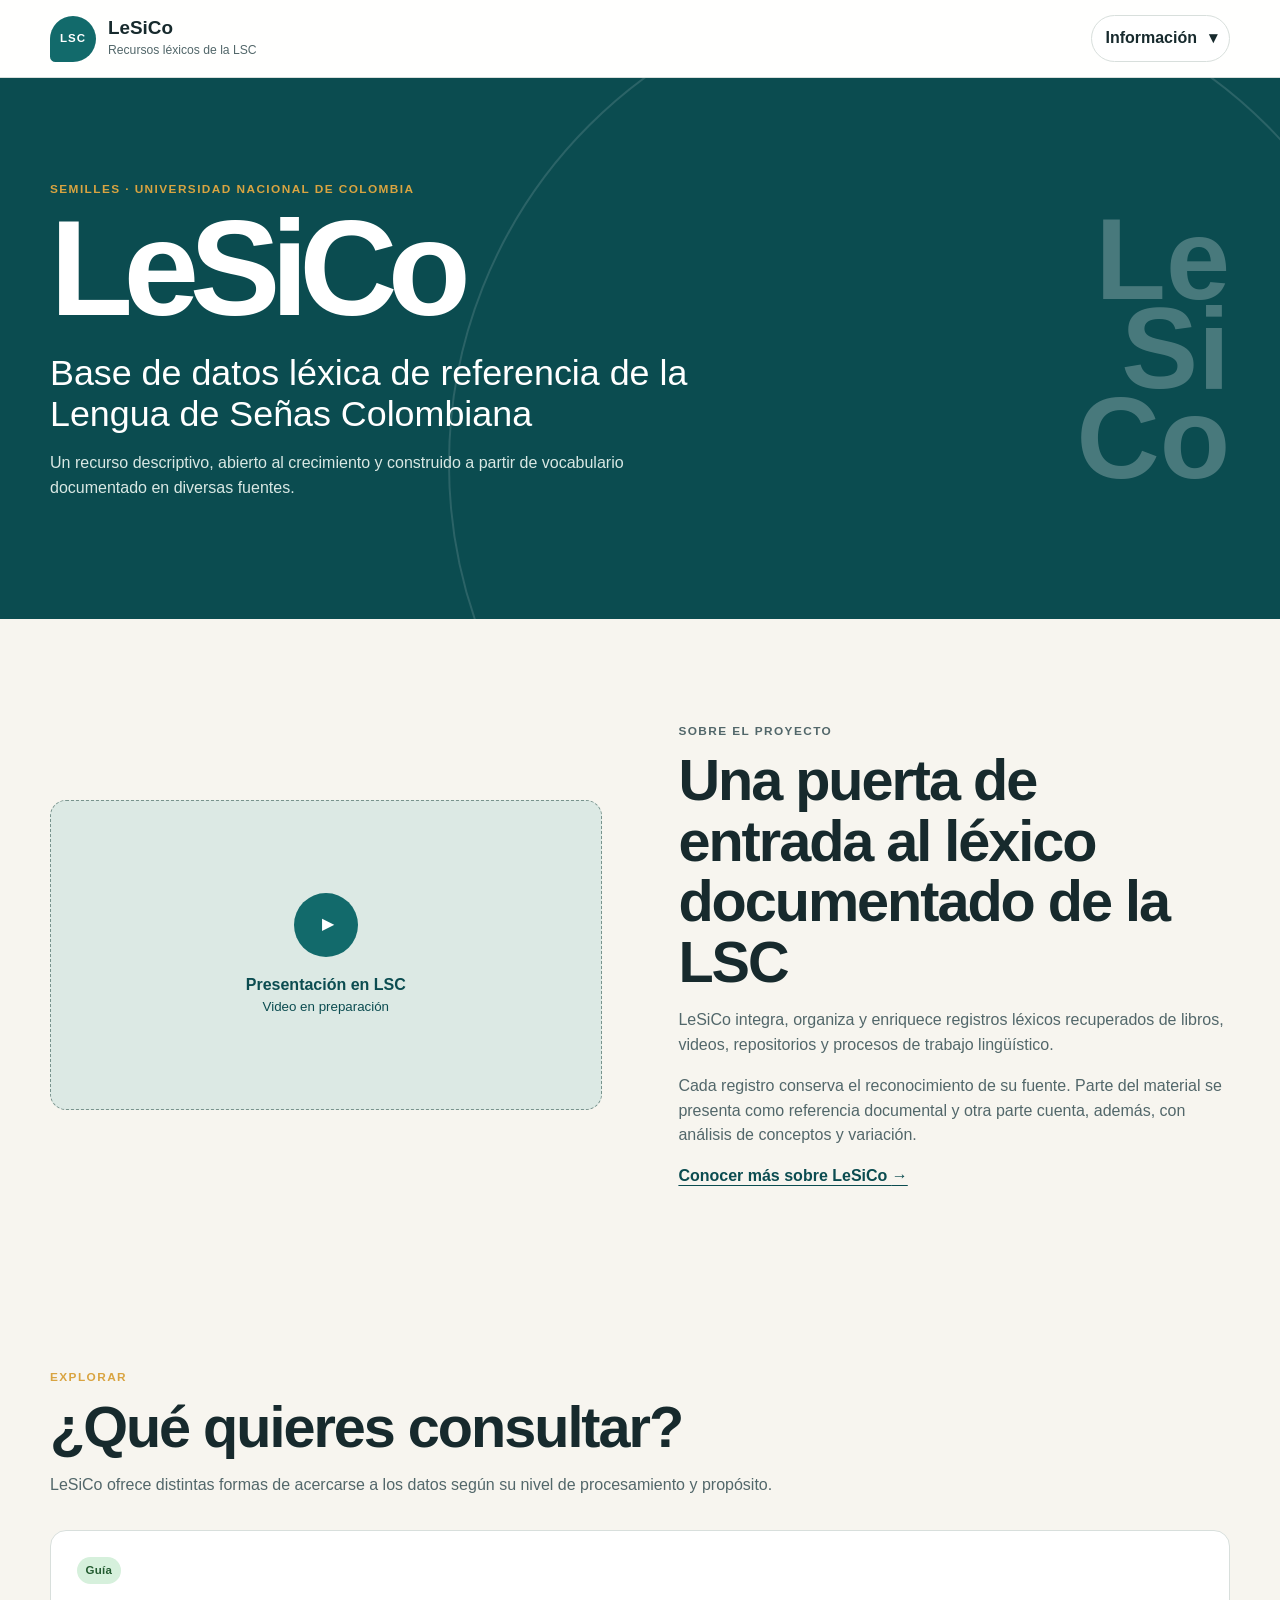
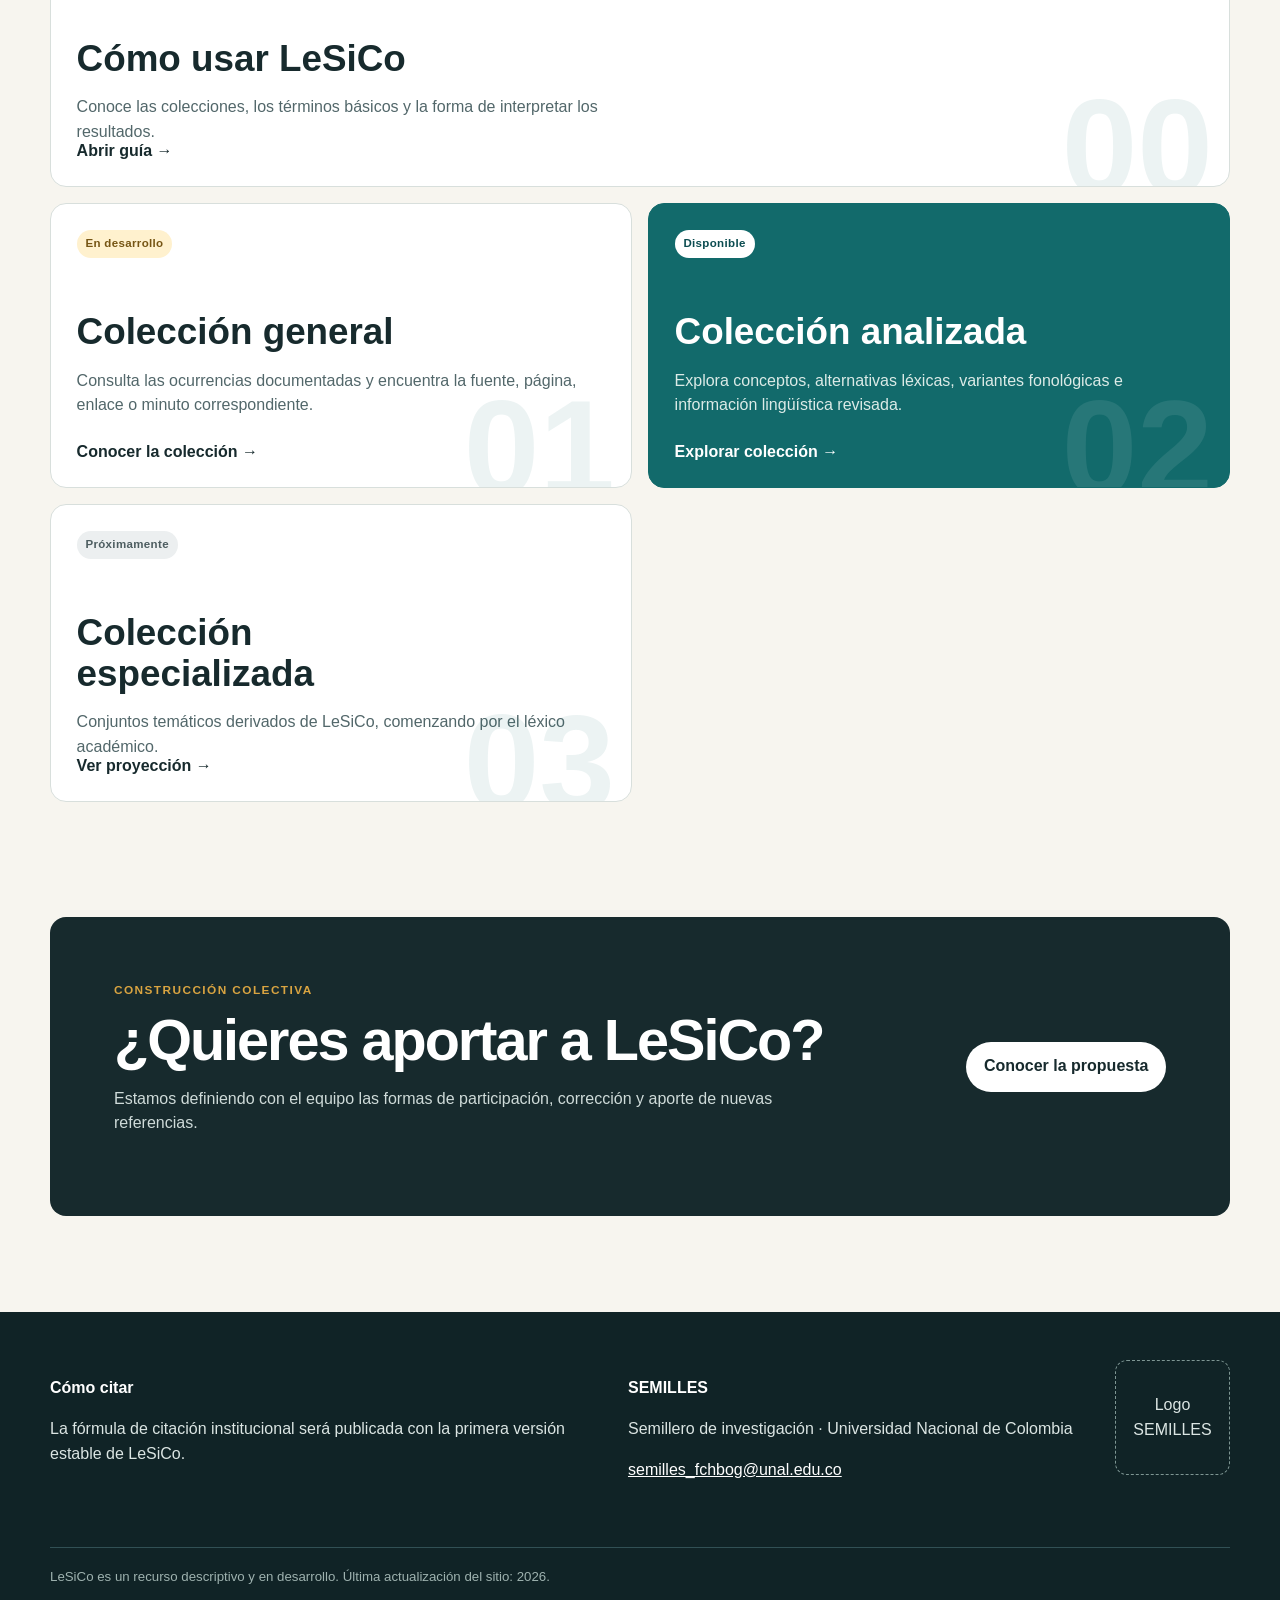
==== index.html @ 9646db17 "Construir portal inicial de LeSiCo" ====
<!doctype html>
<html lang="es">
<head>
  <meta charset="utf-8">
  <meta name="viewport" content="width=device-width, initial-scale=1">
  <meta name="description" content="LeSiCo reúne y organiza vocabulario documentado de la Lengua de Señas Colombiana, con reconocimiento de sus fuentes.">
  <title>LeSiCo | Recursos léxicos de la LSC</title>
  <link rel="stylesheet" href="assets/css/site.css">
  <script src="assets/js/site.js" defer></script>
</head>
<body>
  <a class="skip-link" href="#contenido">Saltar al contenido principal</a>

  <header class="site-header">
    <a class="brand" href="./" aria-label="Ir al inicio de LeSiCo">
      <span class="brand-mark" aria-hidden="true">LSC</span>
      <span><strong>LeSiCo</strong><small>Recursos léxicos de la LSC</small></span>
    </a>

    <details class="info-menu">
      <summary>Información</summary>
      <nav aria-label="Información del proyecto">
        <a href="acerca/">Acerca de LeSiCo</a>
        <a href="sistematizacion/">Sistematización en LeSiCo</a>
        <a href="reconocimiento-contacto/">Reconocimiento y contacto</a>
      </nav>
    </details>
  </header>

  <main id="contenido">
    <section class="hero" aria-labelledby="titulo-principal">
      <div class="hero-copy">
        <p class="eyebrow">SEMILLES · Universidad Nacional de Colombia</p>
        <h1 id="titulo-principal">LeSiCo</h1>
        <p class="hero-lead">Base de datos léxica de referencia de la Lengua de Señas Colombiana</p>
        <p>Un recurso descriptivo, abierto al crecimiento y construido a partir de vocabulario documentado en diversas fuentes.</p>
      </div>
      <div class="hero-pattern" aria-hidden="true"><span>Le</span><span>Si</span><span>Co</span></div>
    </section>

    <section class="presentation section-shell" aria-labelledby="presentacion-titulo">
      <div class="video-placeholder" role="img" aria-label="Espacio reservado para el video de presentación de LeSiCo en Lengua de Señas Colombiana">
        <span class="play-symbol" aria-hidden="true">▶</span>
        <strong>Presentación en LSC</strong>
        <small>Video en preparación</small>
      </div>
      <div class="prose">
        <p class="eyebrow">Sobre el proyecto</p>
        <h2 id="presentacion-titulo">Una puerta de entrada al léxico documentado de la LSC</h2>
        <p>LeSiCo integra, organiza y enriquece registros léxicos recuperados de libros, videos, repositorios y procesos de trabajo lingüístico.</p>
        <p>Cada registro conserva el reconocimiento de su fuente. Parte del material se presenta como referencia documental y otra parte cuenta, además, con análisis de conceptos y variación.</p>
        <a class="text-link" href="acerca/">Conocer más sobre LeSiCo <span aria-hidden="true">→</span></a>
      </div>
    </section>

    <section class="section-shell collection-section" aria-labelledby="colecciones-titulo">
      <div class="section-heading">
        <p class="eyebrow">Explorar</p>
        <h2 id="colecciones-titulo">¿Qué quieres consultar?</h2>
        <p>LeSiCo ofrece distintas formas de acercarse a los datos según su nivel de procesamiento y propósito.</p>
      </div>

      <div class="card-grid">
        <a class="portal-card guide-card" href="como-usar/">
          <span class="card-number" aria-hidden="true">00</span>
          <span class="status status-available">Guía</span>
          <h3>Cómo usar LeSiCo</h3>
          <p>Conoce las colecciones, los términos básicos y la forma de interpretar los resultados.</p>
          <span class="card-action">Abrir guía <span aria-hidden="true">→</span></span>
        </a>

        <a class="portal-card" href="colecciones/general/">
          <span class="card-number" aria-hidden="true">01</span>
          <span class="status status-building">En desarrollo</span>
          <h3>Colección general</h3>
          <p>Consulta las ocurrencias documentadas y encuentra la fuente, página, enlace o minuto correspondiente.</p>
          <span class="card-action">Conocer la colección <span aria-hidden="true">→</span></span>
        </a>

        <a class="portal-card featured" href="colecciones/analizada/">
          <span class="card-number" aria-hidden="true">02</span>
          <span class="status status-available">Disponible</span>
          <h3>Colección analizada</h3>
          <p>Explora conceptos, alternativas léxicas, variantes fonológicas e información lingüística revisada.</p>
          <span class="card-action">Explorar colección <span aria-hidden="true">→</span></span>
        </a>

        <a class="portal-card" href="colecciones/especializada/">
          <span class="card-number" aria-hidden="true">03</span>
          <span class="status status-soon">Próximamente</span>
          <h3>Colección especializada</h3>
          <p>Conjuntos temáticos derivados de LeSiCo, comenzando por el léxico académico.</p>
          <span class="card-action">Ver proyección <span aria-hidden="true">→</span></span>
        </a>
      </div>
    </section>

    <section class="contribute section-shell" aria-labelledby="aportar-titulo">
      <div>
        <p class="eyebrow">Construcción colectiva</p>
        <h2 id="aportar-titulo">¿Quieres aportar a LeSiCo?</h2>
        <p>Estamos definiendo con el equipo las formas de participación, corrección y aporte de nuevas referencias.</p>
      </div>
      <a class="button button-light" href="aportar/">Conocer la propuesta</a>
    </section>
  </main>

  <footer class="site-footer">
    <div>
      <p class="footer-title">Cómo citar</p>
      <p>La fórmula de citación institucional será publicada con la primera versión estable de LeSiCo.</p>
    </div>
    <div>
      <p class="footer-title">SEMILLES</p>
      <p>Semillero de investigación · Universidad Nacional de Colombia</p>
      <p><a href="mailto:semilles_fchbog@unal.edu.co">semilles_fchbog@unal.edu.co</a></p>
    </div>
    <div class="footer-mark" aria-label="Espacio reservado para el logo de SEMILLES">Logo<br>SEMILLES</div>
    <p class="footer-bottom">LeSiCo es un recurso descriptivo y en desarrollo. Última actualización del sitio: <span data-current-year></span>.</p>
  </footer>
</body>
</html>
---- assets/css/site.css ----
:root {
  --ink: #172a2d;
  --muted: #52676a;
  --paper: #f7f5ef;
  --surface: #ffffff;
  --brand: #126a6b;
  --brand-dark: #0b4c50;
  --accent: #d9a441;
  --line: #d8dfdc;
  --soft: #e6f0ed;
  --radius: 1rem;
  --shadow: 0 16px 45px rgba(23, 42, 45, 0.1);
  font-family: "Segoe UI", Arial, Helvetica, sans-serif;
  color: var(--ink);
  background: var(--paper);
  line-height: 1.55;
}

* { box-sizing: border-box; }
html { scroll-behavior: smooth; }
body { margin: 0; }
a { color: inherit; }
img, iframe { max-width: 100%; }
:focus-visible { outline: 3px solid var(--accent); outline-offset: 3px; }

.skip-link {
  position: fixed;
  z-index: 100;
  top: 0.75rem;
  left: 0.75rem;
  padding: 0.65rem 0.9rem;
  background: var(--ink);
  color: white;
  transform: translateY(-180%);
}
.skip-link:focus { transform: none; }

.site-header {
  position: relative;
  z-index: 20;
  display: flex;
  justify-content: space-between;
  align-items: center;
  gap: 1rem;
  min-height: 78px;
  padding: 0.8rem max(1.25rem, calc((100vw - 1180px) / 2));
  background: rgba(255, 255, 255, 0.96);
  border-bottom: 1px solid var(--line);
}

.brand { display: inline-flex; align-items: center; gap: 0.75rem; text-decoration: none; }
.brand-mark {
  display: grid;
  place-items: center;
  width: 46px;
  aspect-ratio: 1;
  border-radius: 50% 50% 50% 12%;
  background: var(--brand);
  color: white;
  font-size: 0.72rem;
  font-weight: 800;
  letter-spacing: 0.08em;
}
.brand strong, .brand small { display: block; }
.brand strong { font-size: 1.18rem; line-height: 1.1; }
.brand small { margin-top: 0.15rem; color: var(--muted); font-size: 0.76rem; }

.info-menu { position: relative; }
.info-menu summary {
  padding: 0.62rem 2rem 0.62rem 0.85rem;
  border: 1px solid var(--line);
  border-radius: 999px;
  background: var(--surface);
  cursor: pointer;
  font-weight: 700;
  list-style: none;
}
.info-menu summary::-webkit-details-marker { display: none; }
.info-menu summary::after { content: "▾"; position: absolute; right: 0.8rem; }
.info-menu[open] summary::after { transform: rotate(180deg); }
.info-menu nav {
  position: absolute;
  right: 0;
  top: calc(100% + 0.5rem);
  display: grid;
  min-width: 285px;
  padding: 0.5rem;
  background: var(--surface);
  border: 1px solid var(--line);
  border-radius: 0.8rem;
  box-shadow: var(--shadow);
}
.info-menu nav a { padding: 0.72rem 0.8rem; border-radius: 0.5rem; text-decoration: none; }
.info-menu nav a:hover { background: var(--soft); }

.hero {
  position: relative;
  display: grid;
  grid-template-columns: minmax(0, 1.35fr) minmax(260px, 0.65fr);
  min-height: 430px;
  padding: clamp(3.5rem, 8vw, 7.5rem) max(1.25rem, calc((100vw - 1180px) / 2));
  overflow: hidden;
  background: var(--brand-dark);
  color: white;
}
.hero::after {
  content: "";
  position: absolute;
  inset: auto -10% -60% 35%;
  aspect-ratio: 1;
  border: 2px solid rgba(255, 255, 255, 0.13);
  border-radius: 50%;
}
.hero-copy { position: relative; z-index: 1; max-width: 760px; }
.hero h1 { margin: 0; font-size: clamp(4.2rem, 11vw, 8.5rem); line-height: 0.88; letter-spacing: -0.07em; }
.hero-lead { max-width: 690px; margin: 1.5rem 0 0.6rem; font-size: clamp(1.35rem, 2.8vw, 2.25rem); line-height: 1.15; }
.hero-copy > p:last-child { max-width: 650px; color: #d9e8e4; }
.eyebrow { margin: 0 0 0.65rem; color: var(--accent); font-size: 0.74rem; font-weight: 800; letter-spacing: 0.12em; text-transform: uppercase; }
.hero-pattern { position: relative; z-index: 1; display: grid; align-content: center; justify-items: end; gap: 0.2rem; opacity: 0.25; font-size: clamp(4rem, 9vw, 7.5rem); font-weight: 800; line-height: 0.75; }

.section-shell { width: min(1180px, calc(100% - 2.5rem)); margin-inline: auto; }
.presentation { display: grid; grid-template-columns: minmax(0, 1fr) minmax(0, 1fr); gap: clamp(2rem, 6vw, 5rem); align-items: center; padding-block: clamp(4rem, 8vw, 7rem); }
.video-placeholder {
  display: grid;
  place-items: center;
  align-content: center;
  aspect-ratio: 16 / 9;
  padding: 2rem;
  background: #dce9e4;
  border: 1px dashed #78938d;
  border-radius: var(--radius);
  color: var(--brand-dark);
  text-align: center;
}
.video-placeholder strong, .video-placeholder small { display: block; }
.play-symbol { display: grid; place-items: center; width: 64px; aspect-ratio: 1; margin-bottom: 1rem; padding-left: 0.25rem; border-radius: 50%; background: var(--brand); color: white; }
.prose h2, .section-heading h2, .contribute h2, .page-hero h1 { margin: 0; font-size: clamp(2rem, 4.5vw, 3.6rem); line-height: 1.05; letter-spacing: -0.035em; }
.prose p { color: var(--muted); }
.text-link { display: inline-block; color: var(--brand-dark); font-weight: 750; text-underline-offset: 0.25em; }

.collection-section { padding-block: clamp(2rem, 6vw, 5rem) clamp(5rem, 9vw, 8rem); }
.section-heading { max-width: 760px; margin-bottom: 2rem; }
.section-heading > p:last-child { color: var(--muted); }
.card-grid { display: grid; grid-template-columns: repeat(2, minmax(0, 1fr)); gap: 1rem; }
.portal-card {
  position: relative;
  min-height: 285px;
  padding: 1.6rem;
  overflow: hidden;
  background: var(--surface);
  border: 1px solid var(--line);
  border-radius: var(--radius);
  text-decoration: none;
  transition: transform 160ms ease, box-shadow 160ms ease, border-color 160ms ease;
}
.portal-card:hover { transform: translateY(-3px); border-color: var(--brand); box-shadow: var(--shadow); }
.portal-card.featured { background: var(--brand); color: white; border-color: var(--brand); }
.portal-card.guide-card { min-height: 230px; grid-column: 1 / -1; }
.portal-card h3 { max-width: 78%; margin: 3.4rem 0 0.55rem; font-size: clamp(1.5rem, 3vw, 2.3rem); line-height: 1.1; }
.portal-card p { max-width: 560px; color: var(--muted); }
.portal-card.featured p { color: #dcebe7; }
.card-number { position: absolute; right: 1rem; bottom: -1.8rem; color: rgba(18, 106, 107, 0.08); font-size: 8.5rem; font-weight: 800; line-height: 1; }
.featured .card-number { color: rgba(255, 255, 255, 0.09); }
.status { display: inline-block; padding: 0.3rem 0.55rem; border-radius: 999px; font-size: 0.72rem; font-weight: 800; letter-spacing: 0.03em; }
.status-available { background: #d6f0dc; color: #235b30; }
.featured .status-available { background: white; color: var(--brand-dark); }
.status-building { background: #fff1ce; color: #765514; }
.status-soon { background: #eceff0; color: #4d5d60; }
.card-action { position: absolute; left: 1.6rem; bottom: 1.4rem; font-weight: 750; }

.contribute { display: flex; justify-content: space-between; align-items: center; gap: 2rem; margin-bottom: 6rem; padding: clamp(2rem, 5vw, 4rem); background: var(--ink); border-radius: var(--radius); color: white; }
.contribute p:not(.eyebrow) { max-width: 700px; color: #cfdbd9; }
.button { display: inline-flex; justify-content: center; padding: 0.78rem 1.1rem; border-radius: 999px; font-weight: 750; text-decoration: none; }
.button-light { background: white; color: var(--ink); }

.site-footer { display: grid; grid-template-columns: 1.2fr 1fr auto; gap: 2rem; padding: 3rem max(1.25rem, calc((100vw - 1180px) / 2)) 1.5rem; background: #102326; color: #dbe5e3; }
.site-footer a { color: white; }
.footer-title { color: white; font-weight: 800; }
.footer-mark { display: grid; place-items: center; width: 115px; aspect-ratio: 1; border: 1px dashed #7e9693; border-radius: 0.75rem; text-align: center; }
.footer-bottom { grid-column: 1 / -1; margin: 1rem 0 0; padding-top: 1.2rem; border-top: 1px solid #315054; color: #9eb2af; font-size: 0.83rem; }

.page-hero { padding: clamp(3.5rem, 8vw, 6rem) max(1.25rem, calc((100vw - 900px) / 2)); background: var(--brand-dark); color: white; }
.page-hero p:last-child { max-width: 720px; color: #d8e7e3; font-size: 1.1rem; }
.page-content { width: min(900px, calc(100% - 2.5rem)); margin: 0 auto; padding-block: 3.5rem 6rem; }
.page-content h2 { margin-top: 2.5rem; font-size: 1.7rem; }
.page-content p, .page-content li { color: var(--muted); }
.page-content .notice { padding: 1.2rem 1.4rem; background: var(--soft); border-left: 5px solid var(--brand); border-radius: 0 0.65rem 0.65rem 0; }
.page-actions { display: flex; flex-wrap: wrap; gap: 0.75rem; margin-top: 2rem; }
.button-primary { background: var(--brand); color: white; }
.button-outline { border: 1px solid var(--brand); color: var(--brand-dark); }

@media (max-width: 760px) {
  .site-header { align-items: flex-start; }
  .brand small { display: none; }
  .info-menu nav { position: fixed; top: 72px; right: 1rem; left: 1rem; min-width: 0; }
  .hero { grid-template-columns: 1fr; min-height: 0; }
  .hero-pattern { display: none; }
  .presentation, .card-grid { grid-template-columns: 1fr; }
  .portal-card.guide-card { grid-column: auto; }
  .contribute { align-items: flex-start; flex-direction: column; }
  .site-footer { grid-template-columns: 1fr; }
  .footer-bottom { grid-column: auto; }
}

@media (prefers-reduced-motion: reduce) {
  *, *::before, *::after { scroll-behavior: auto !important; transition: none !important; }
}
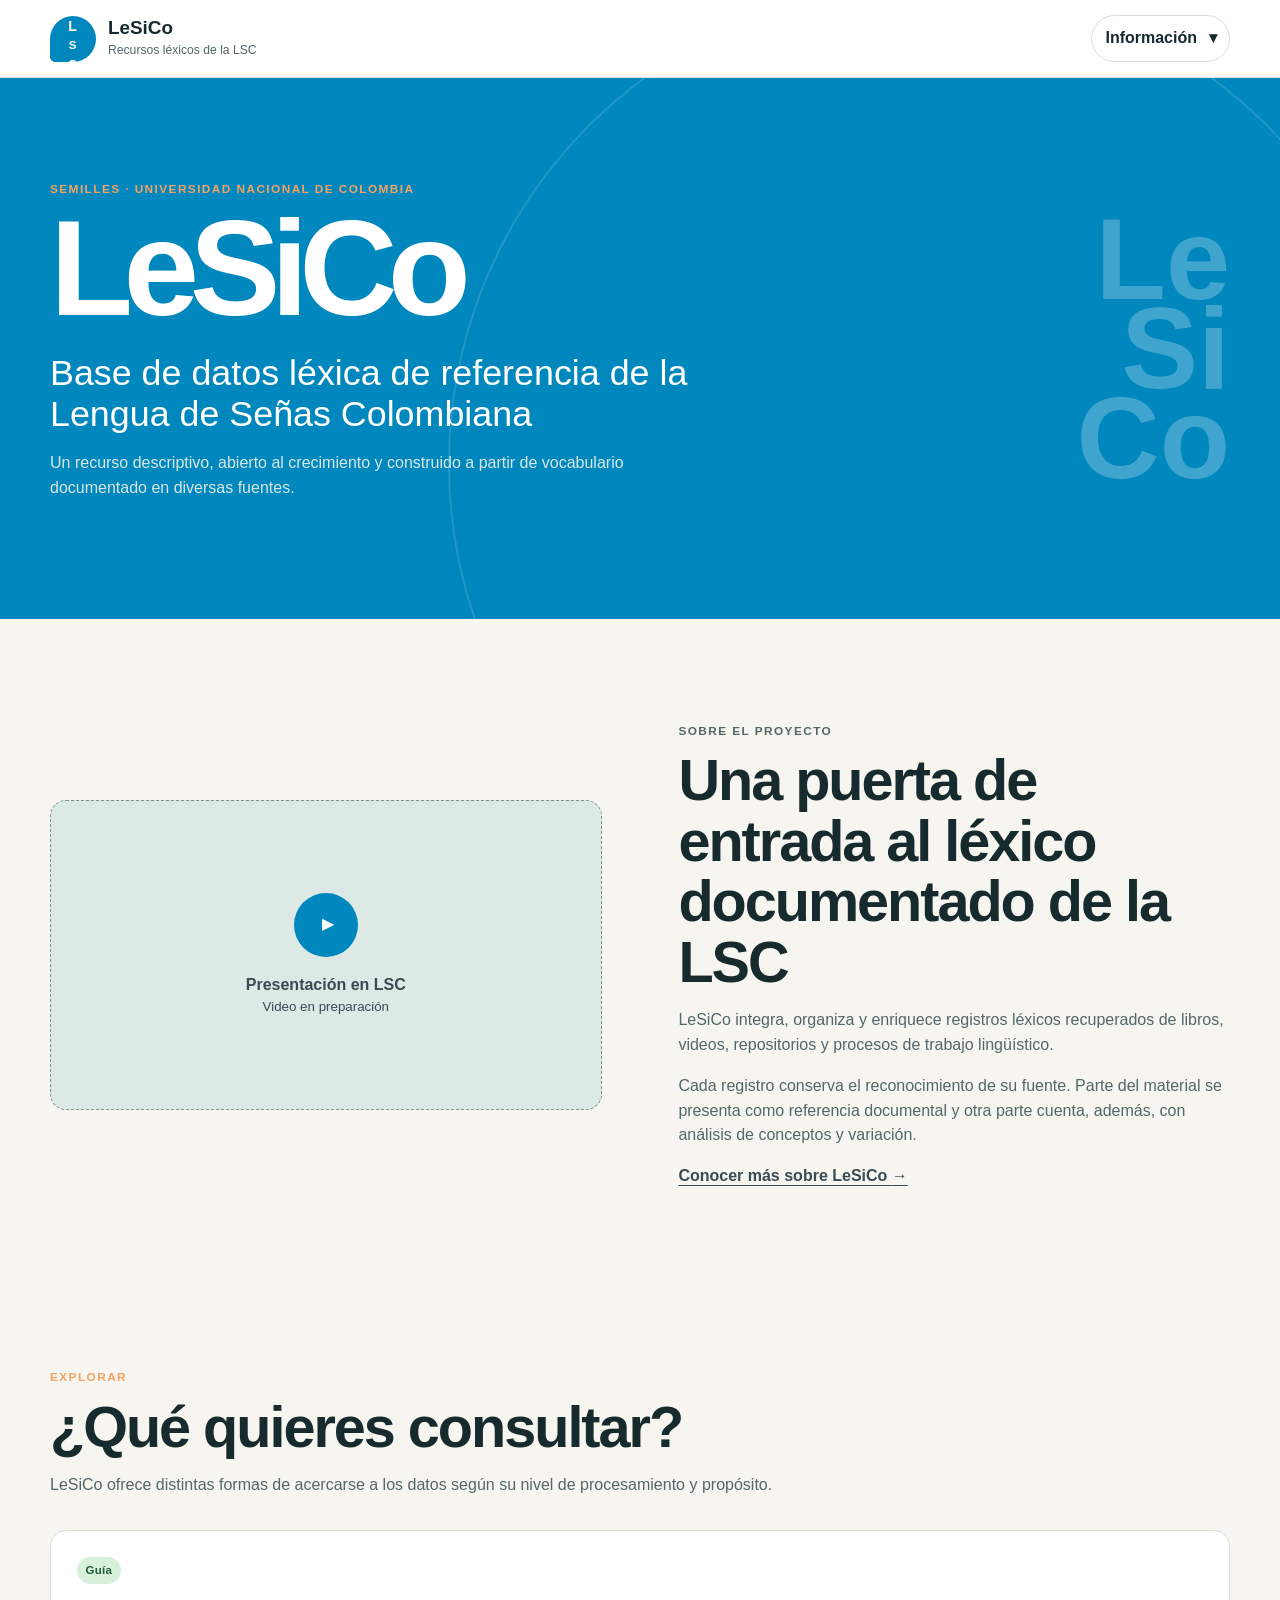
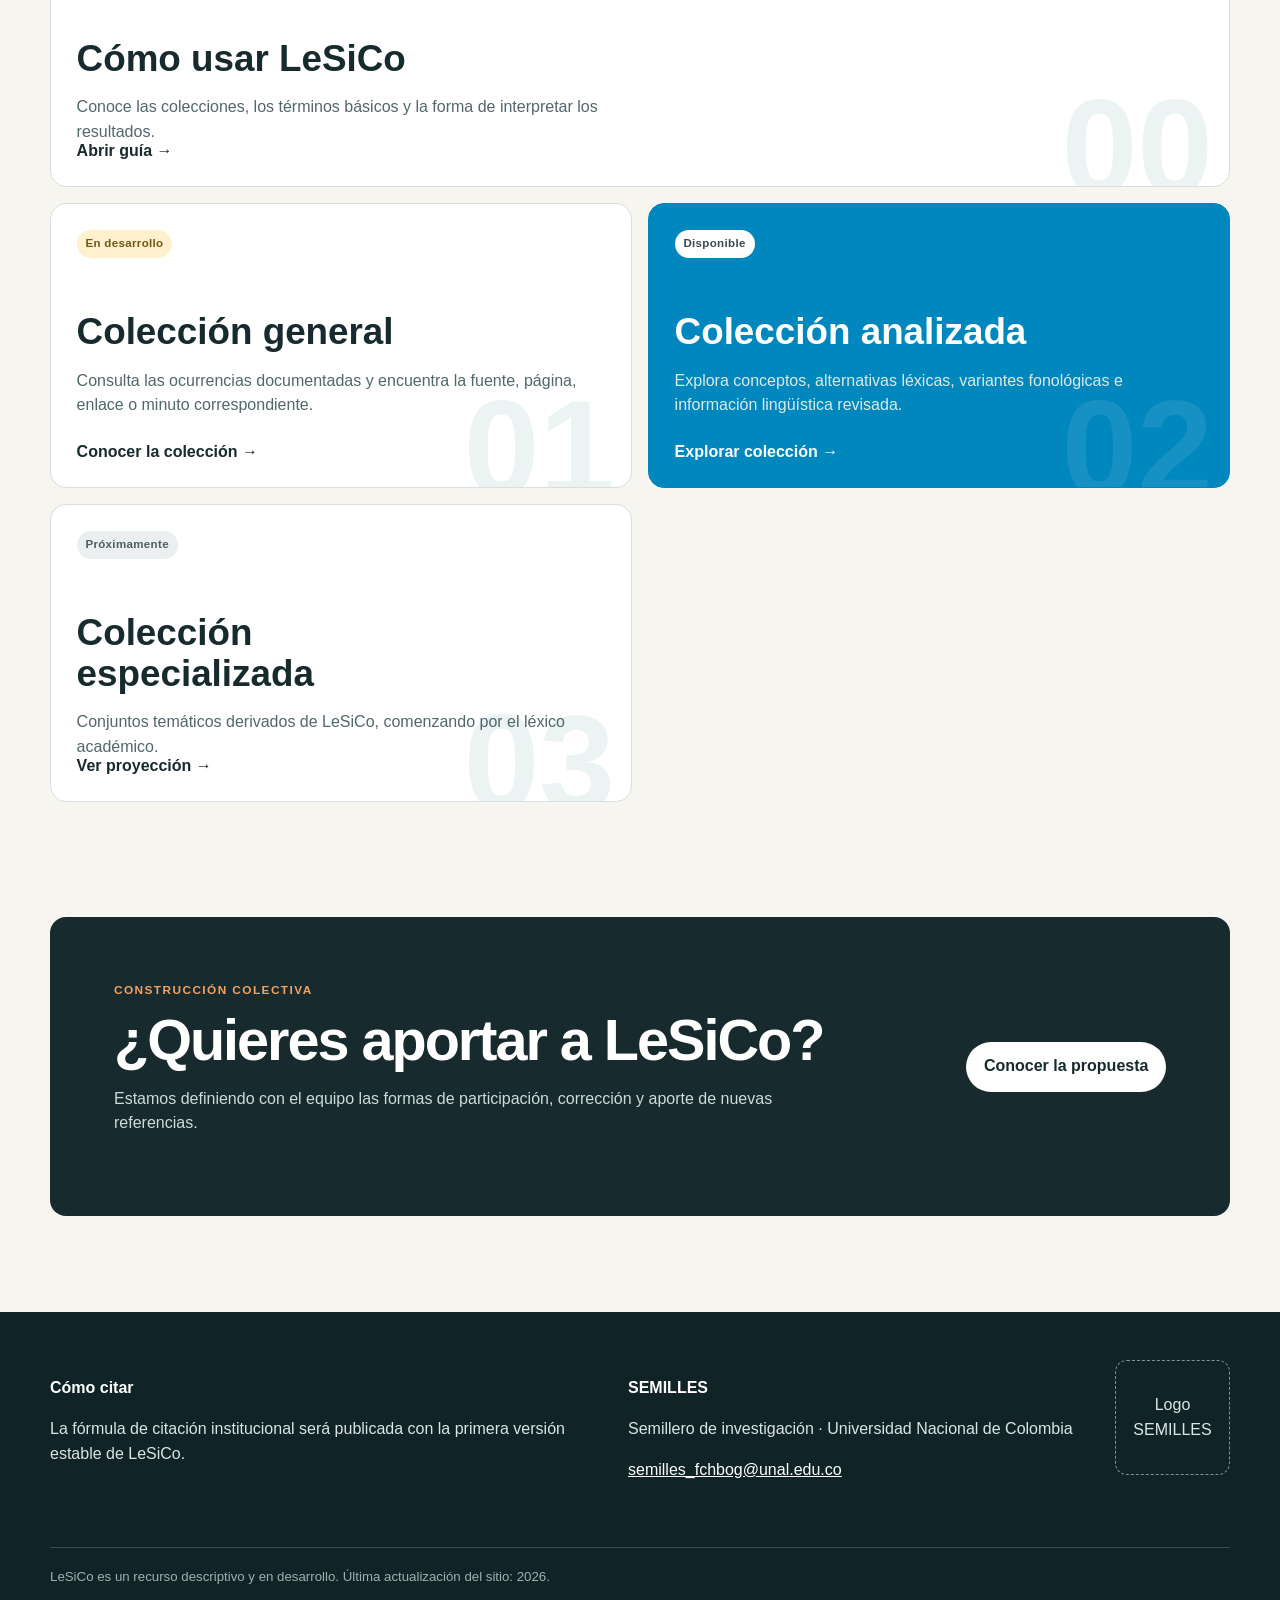
==== commit 84557b97: "feat: Esquema de colores brillante con L-S-C resaltadas - Hero con azul brillante #0087BE (en lugar " ====
--- a/index.html
+++ b/index.html
@@ -13,7 +13,7 @@
 
   <header class="site-header">
     <a class="brand" href="./" aria-label="Ir al inicio de LeSiCo">
-      <span class="brand-mark" aria-hidden="true">LSC</span>
+      <span class="brand-mark" aria-hidden="true"><span class="brand-mark-char-highlight">L</span><span>S</span><span class="brand-mark-char-highlight">C</span></span>
       <span><strong>LeSiCo</strong><small>Recursos léxicos de la LSC</small></span>
     </a>
 
--- a/assets/css/site.css
+++ b/assets/css/site.css
@@ -3,9 +3,9 @@
   --muted: #52676a;
   --paper: #f7f5ef;
   --surface: #ffffff;
-  --brand: #126a6b;
-  --brand-dark: #0b4c50;
-  --accent: #d9a441;
+  --brand: #0087be;
+  --brand-dark: #3a4a52;
+  --accent: #f4a261;
   --line: #d8dfdc;
   --soft: #e6f0ed;
   --radius: 1rem;
@@ -60,6 +60,7 @@
   font-size: 0.72rem;
   font-weight: 800;
   letter-spacing: 0.08em;
+  overflow: hidden;
 }
 .brand strong, .brand small { display: block; }
 .brand strong { font-size: 1.18rem; line-height: 1.1; }
@@ -100,7 +101,7 @@
   min-height: 430px;
   padding: clamp(3.5rem, 8vw, 7.5rem) max(1.25rem, calc((100vw - 1180px) / 2));
   overflow: hidden;
-  background: var(--brand-dark);
+  background: var(--brand);
   color: white;
 }
 .hero::after {
@@ -189,6 +190,11 @@
 .button-primary { background: var(--brand); color: white; }
 .button-outline { border: 1px solid var(--brand); color: var(--brand-dark); }
 
+.brand-mark-char-highlight {
+  font-size: 0.88rem;
+  font-weight: 900;
+}
+
 @media (max-width: 760px) {
   .site-header { align-items: flex-start; }
   .brand small { display: none; }
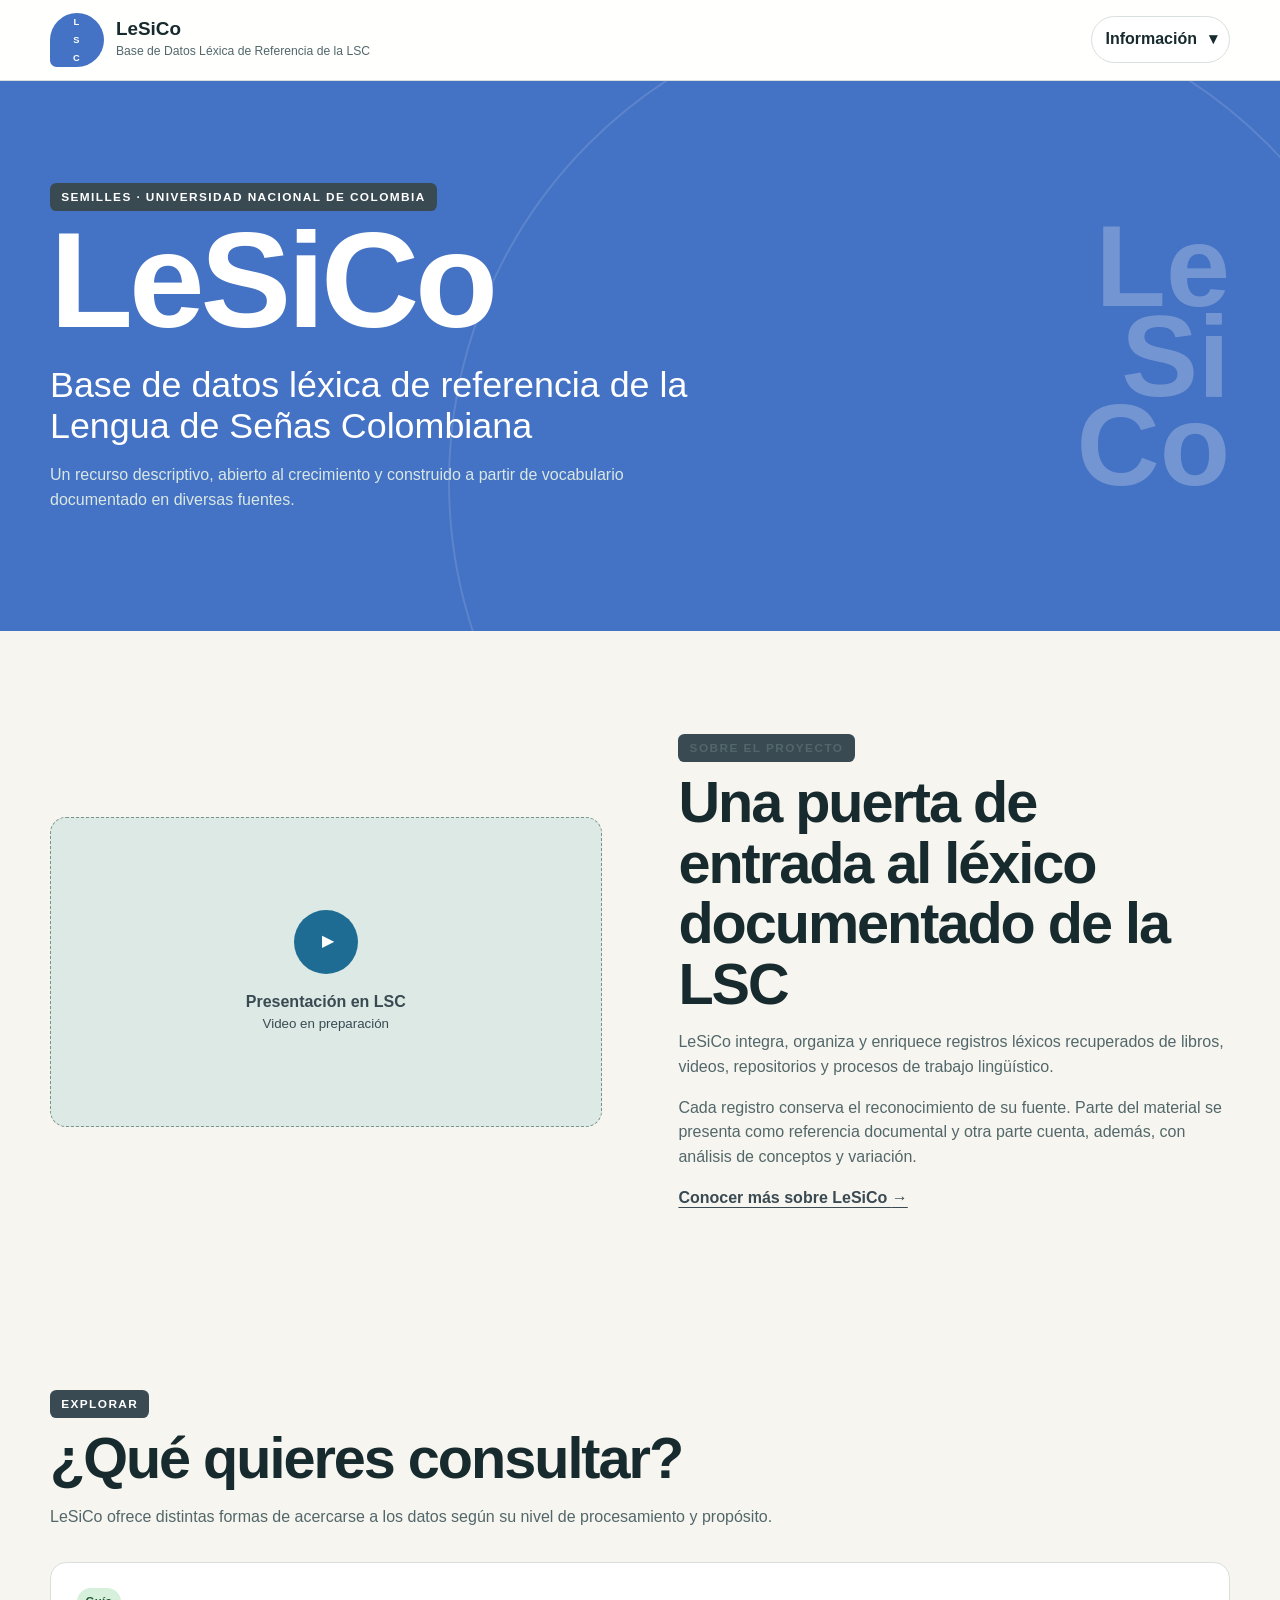
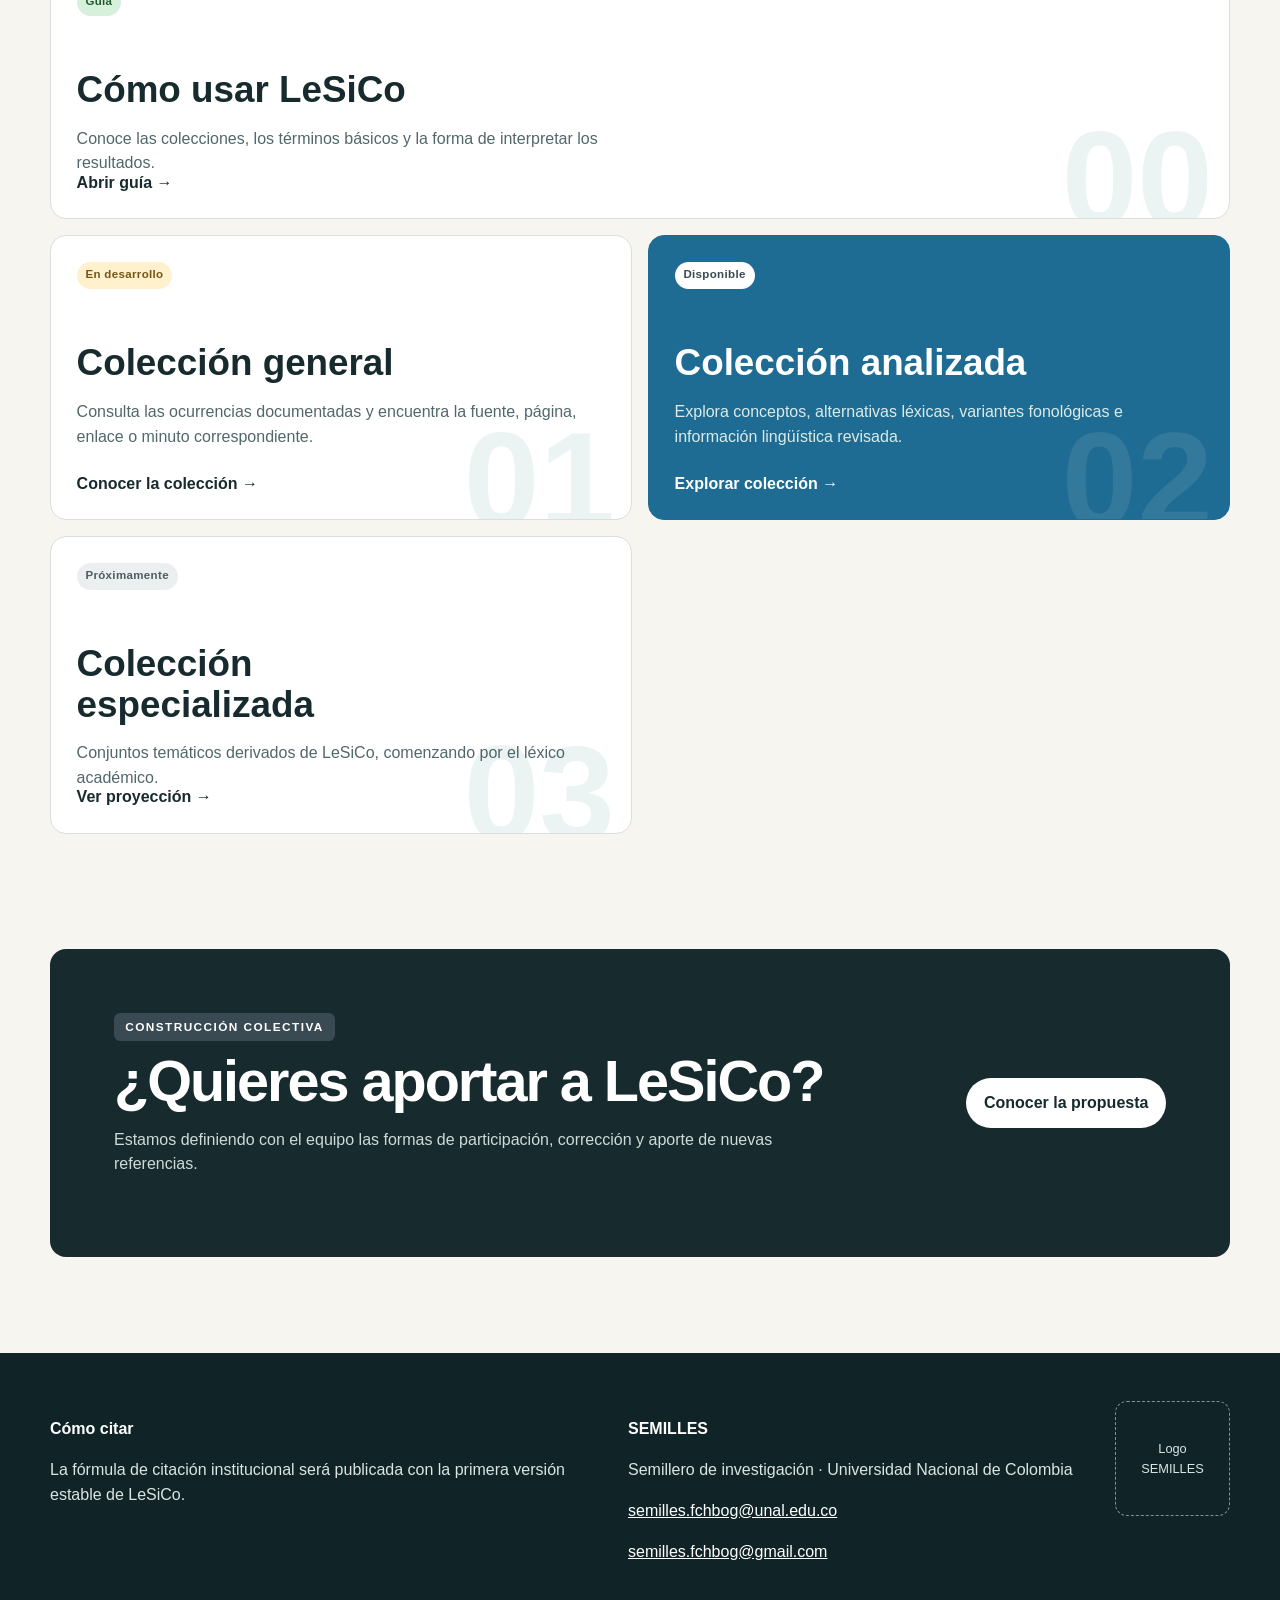
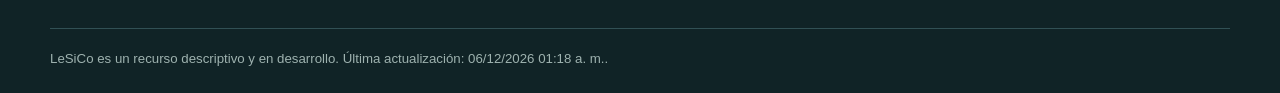
==== commit ae591dd4: "feat: actualizar paleta de colores y ui - hero: azul brillante #4472C4 - elementos secundarios: #1E6" ====
--- a/index.html
+++ b/index.html
@@ -14,7 +14,7 @@
   <header class="site-header">
     <a class="brand" href="./" aria-label="Ir al inicio de LeSiCo">
       <span class="brand-mark" aria-hidden="true"><span class="brand-mark-char-highlight">L</span><span>S</span><span class="brand-mark-char-highlight">C</span></span>
-      <span><strong>LeSiCo</strong><small>Recursos léxicos de la LSC</small></span>
+      <span><strong>LeSiCo</strong><small>Base de Datos Léxica de Referencia de la LSC</small></span>
     </a>
 
     <details class="info-menu">
@@ -113,10 +113,11 @@
     <div>
       <p class="footer-title">SEMILLES</p>
       <p>Semillero de investigación · Universidad Nacional de Colombia</p>
-      <p><a href="mailto:semilles_fchbog@unal.edu.co">semilles_fchbog@unal.edu.co</a></p>
+      <p><a href="mailto:semilles.fchbog@unal.edu.co">semilles.fchbog@unal.edu.co</a></p>
+      <p><a href="mailto:semilles.fchbog@gmail.com">semilles.fchbog@gmail.com</a></p>
     </div>
     <div class="footer-mark" aria-label="Espacio reservado para el logo de SEMILLES">Logo<br>SEMILLES</div>
-    <p class="footer-bottom">LeSiCo es un recurso descriptivo y en desarrollo. Última actualización del sitio: <span data-current-year></span>.</p>
+    <p class="footer-bottom">LeSiCo es un recurso descriptivo y en desarrollo. Última actualización: <span data-current-date-time></span>.</p>
   </footer>
 </body>
 </html>
--- a/assets/css/site.css
+++ b/assets/css/site.css
@@ -3,8 +3,10 @@
   --muted: #52676a;
   --paper: #f7f5ef;
   --surface: #ffffff;
-  --brand: #0087be;
+  --brand: #4472c4;
   --brand-dark: #3a4a52;
+  --brand-secondary: #1e6c93;
+  --eyebrow-bg: #3a4a53;
   --accent: #f4a261;
   --line: #d8dfdc;
   --soft: #e6f0ed;
@@ -52,14 +54,14 @@
 .brand-mark {
   display: grid;
   place-items: center;
-  width: 46px;
+  width: 54px;
   aspect-ratio: 1;
   border-radius: 50% 50% 50% 12%;
   background: var(--brand);
   color: white;
-  font-size: 0.72rem;
+  font-size: 0.58rem;
   font-weight: 800;
-  letter-spacing: 0.08em;
+  letter-spacing: 0.12em;
   overflow: hidden;
 }
 .brand strong, .brand small { display: block; }
@@ -113,10 +115,10 @@
   border-radius: 50%;
 }
 .hero-copy { position: relative; z-index: 1; max-width: 760px; }
-.hero h1 { margin: 0; font-size: clamp(4.2rem, 11vw, 8.5rem); line-height: 0.88; letter-spacing: -0.07em; }
+.hero h1 { margin: 0; font-size: clamp(4.2rem, 11vw, 8.5rem); line-height: 0.88; letter-spacing: -0.03em; }
 .hero-lead { max-width: 690px; margin: 1.5rem 0 0.6rem; font-size: clamp(1.35rem, 2.8vw, 2.25rem); line-height: 1.15; }
 .hero-copy > p:last-child { max-width: 650px; color: #d9e8e4; }
-.eyebrow { margin: 0 0 0.65rem; color: var(--accent); font-size: 0.74rem; font-weight: 800; letter-spacing: 0.12em; text-transform: uppercase; }
+.eyebrow { margin: 0 0 0.65rem; color: white; background: var(--eyebrow-bg); display: inline-block; padding: 0.3rem 0.7rem; border-radius: 0.4rem; font-size: 0.74rem; font-weight: 800; letter-spacing: 0.12em; text-transform: uppercase; }
 .hero-pattern { position: relative; z-index: 1; display: grid; align-content: center; justify-items: end; gap: 0.2rem; opacity: 0.25; font-size: clamp(4rem, 9vw, 7.5rem); font-weight: 800; line-height: 0.75; }
 
 .section-shell { width: min(1180px, calc(100% - 2.5rem)); margin-inline: auto; }
@@ -134,7 +136,7 @@
   text-align: center;
 }
 .video-placeholder strong, .video-placeholder small { display: block; }
-.play-symbol { display: grid; place-items: center; width: 64px; aspect-ratio: 1; margin-bottom: 1rem; padding-left: 0.25rem; border-radius: 50%; background: var(--brand); color: white; }
+.play-symbol { display: grid; place-items: center; width: 64px; aspect-ratio: 1; margin-bottom: 1rem; padding-left: 0.25rem; border-radius: 50%; background: var(--brand-secondary); color: white; }
 .prose h2, .section-heading h2, .contribute h2, .page-hero h1 { margin: 0; font-size: clamp(2rem, 4.5vw, 3.6rem); line-height: 1.05; letter-spacing: -0.035em; }
 .prose p { color: var(--muted); }
 .text-link { display: inline-block; color: var(--brand-dark); font-weight: 750; text-underline-offset: 0.25em; }
@@ -155,7 +157,7 @@
   transition: transform 160ms ease, box-shadow 160ms ease, border-color 160ms ease;
 }
 .portal-card:hover { transform: translateY(-3px); border-color: var(--brand); box-shadow: var(--shadow); }
-.portal-card.featured { background: var(--brand); color: white; border-color: var(--brand); }
+.portal-card.featured { background: var(--brand-secondary); color: white; border-color: var(--brand-secondary); }
 .portal-card.guide-card { min-height: 230px; grid-column: 1 / -1; }
 .portal-card h3 { max-width: 78%; margin: 3.4rem 0 0.55rem; font-size: clamp(1.5rem, 3vw, 2.3rem); line-height: 1.1; }
 .portal-card p { max-width: 560px; color: var(--muted); }
@@ -177,10 +179,10 @@
 .site-footer { display: grid; grid-template-columns: 1.2fr 1fr auto; gap: 2rem; padding: 3rem max(1.25rem, calc((100vw - 1180px) / 2)) 1.5rem; background: #102326; color: #dbe5e3; }
 .site-footer a { color: white; }
 .footer-title { color: white; font-weight: 800; }
-.footer-mark { display: grid; place-items: center; width: 115px; aspect-ratio: 1; border: 1px dashed #7e9693; border-radius: 0.75rem; text-align: center; }
+.footer-mark { display: grid; place-items: center; width: 115px; aspect-ratio: 1; border: 1px dashed #7e9693; border-radius: 0.75rem; text-align: center; font-size: 0.8rem; }
 .footer-bottom { grid-column: 1 / -1; margin: 1rem 0 0; padding-top: 1.2rem; border-top: 1px solid #315054; color: #9eb2af; font-size: 0.83rem; }
 
-.page-hero { padding: clamp(3.5rem, 8vw, 6rem) max(1.25rem, calc((100vw - 900px) / 2)); background: var(--brand-dark); color: white; }
+.page-hero { padding: clamp(3.5rem, 8vw, 6rem) max(1.25rem, calc((100vw - 900px) / 2)); background: var(--brand); color: white; }
 .page-hero p:last-child { max-width: 720px; color: #d8e7e3; font-size: 1.1rem; }
 .page-content { width: min(900px, calc(100% - 2.5rem)); margin: 0 auto; padding-block: 3.5rem 6rem; }
 .page-content h2 { margin-top: 2.5rem; font-size: 1.7rem; }
@@ -190,10 +192,13 @@
 .button-primary { background: var(--brand); color: white; }
 .button-outline { border: 1px solid var(--brand); color: var(--brand-dark); }
 
+<<<<<<< HEAD
 .brand-mark-char-highlight {
   font-size: 0.88rem;
   font-weight: 900;
 }
+=======
+>>>>>>> origin/main
 
 @media (max-width: 760px) {
   .site-header { align-items: flex-start; }
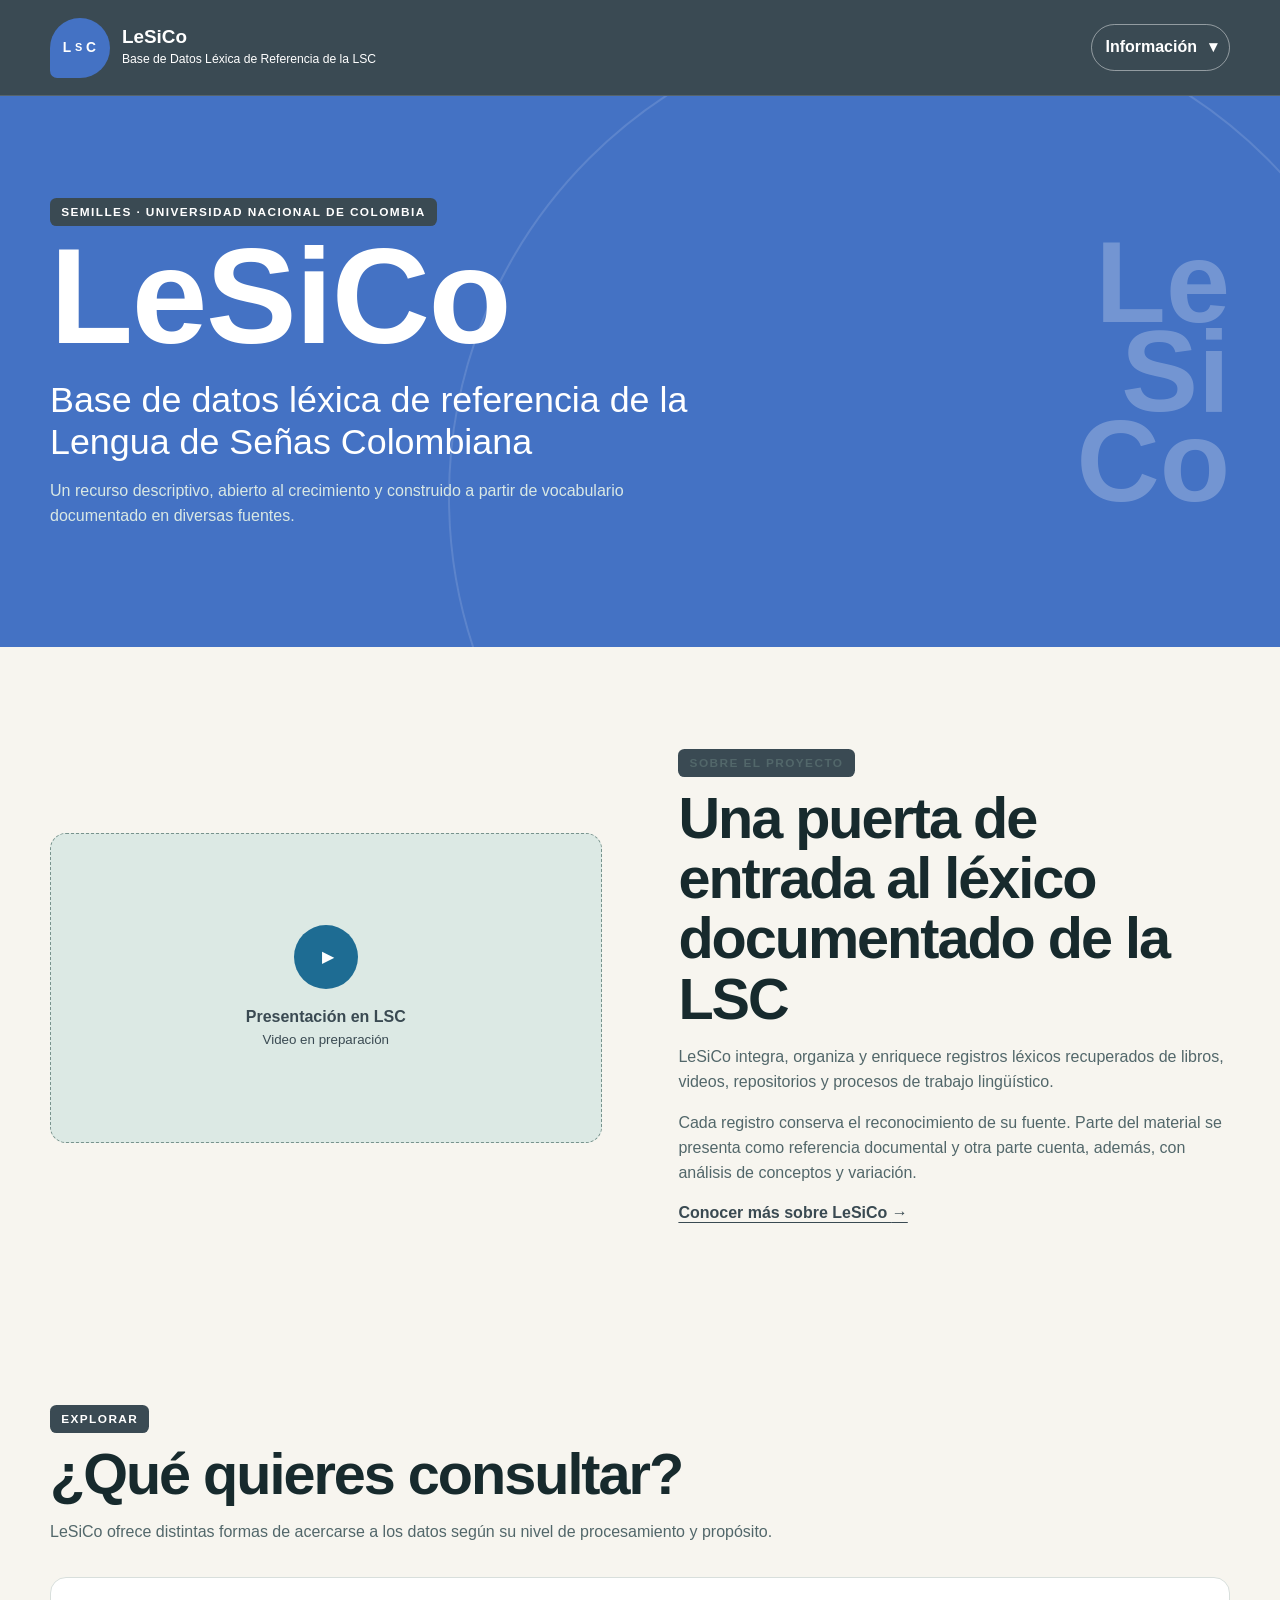
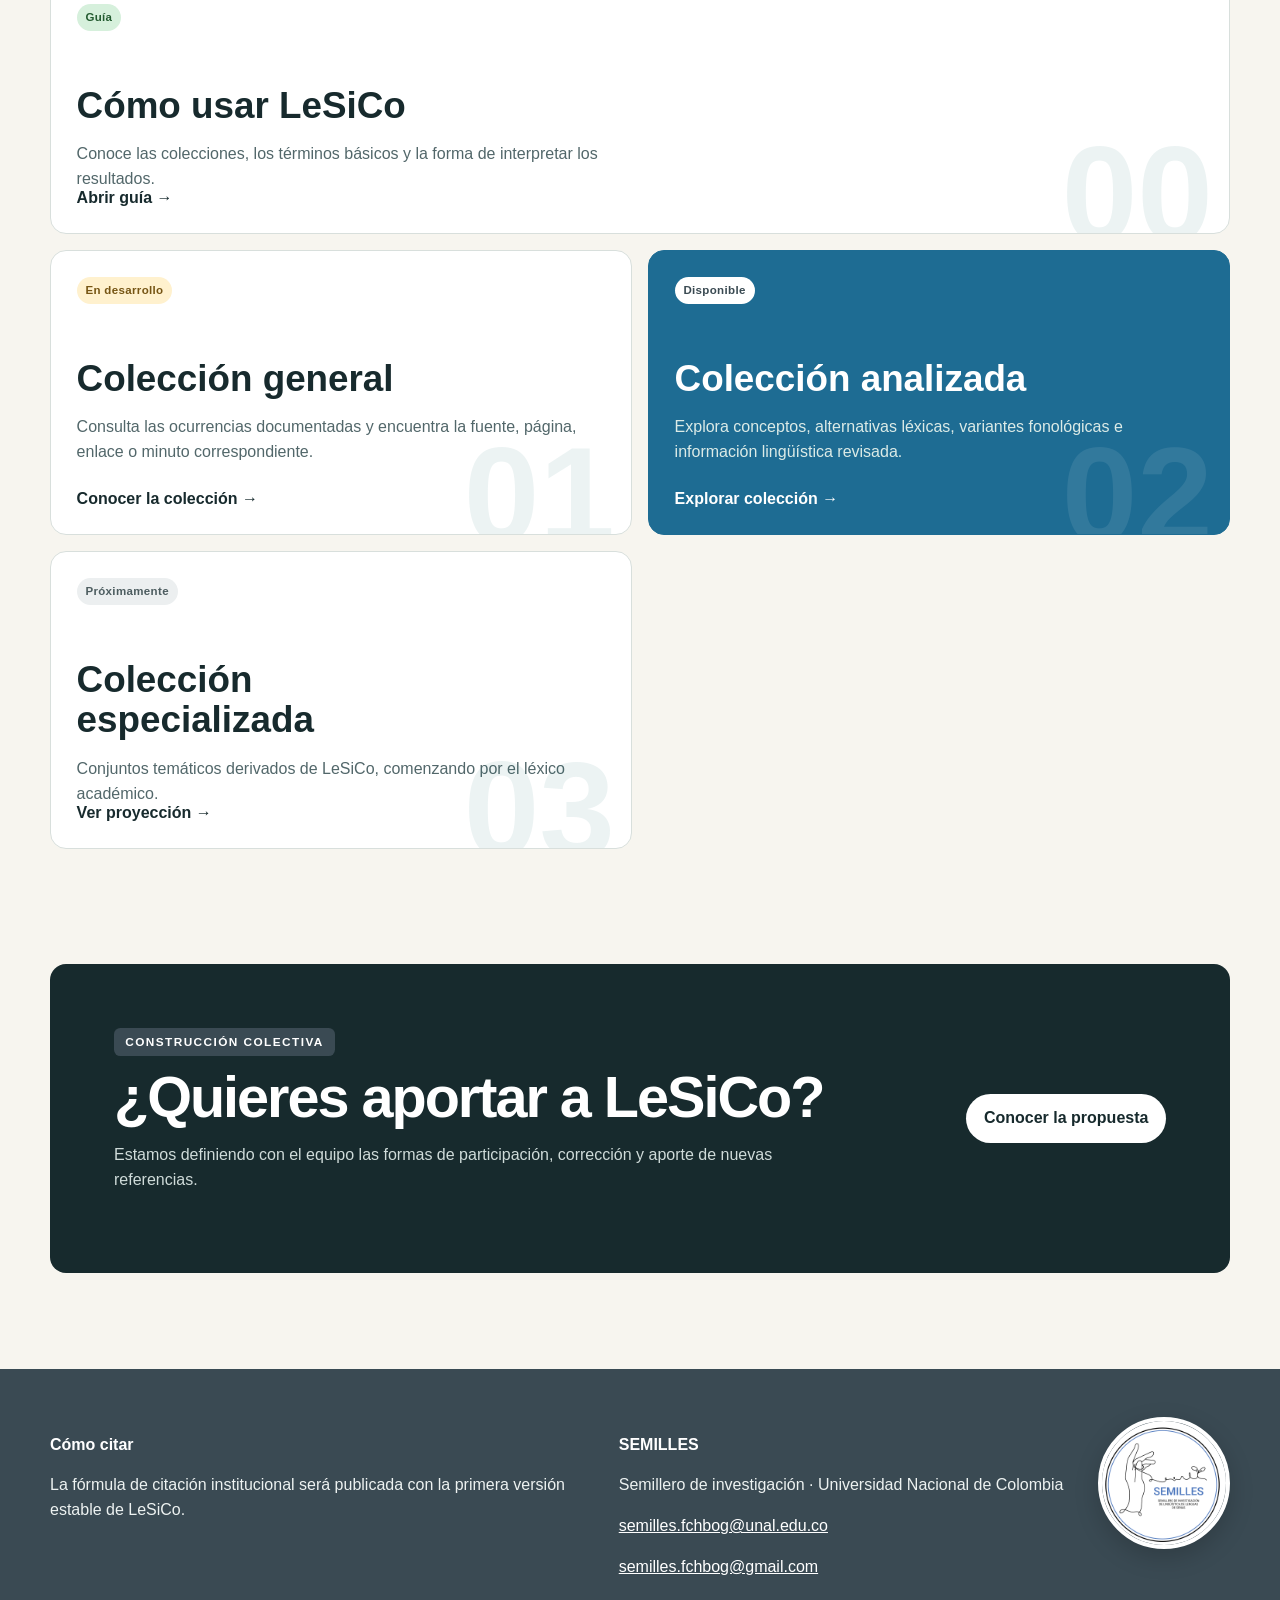
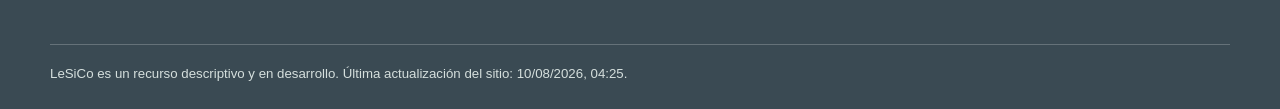
==== commit b8120e36: "fix: completar identidad visual e integrar logo" ====
--- a/index.html
+++ b/index.html
@@ -4,7 +4,7 @@
   <meta charset="utf-8">
   <meta name="viewport" content="width=device-width, initial-scale=1">
   <meta name="description" content="LeSiCo reúne y organiza vocabulario documentado de la Lengua de Señas Colombiana, con reconocimiento de sus fuentes.">
-  <title>LeSiCo | Recursos léxicos de la LSC</title>
+  <title>LeSiCo | Base de Datos Léxica de Referencia de la LSC</title>
   <link rel="stylesheet" href="assets/css/site.css">
   <script src="assets/js/site.js" defer></script>
 </head>
@@ -116,8 +116,8 @@
       <p><a href="mailto:semilles.fchbog@unal.edu.co">semilles.fchbog@unal.edu.co</a></p>
       <p><a href="mailto:semilles.fchbog@gmail.com">semilles.fchbog@gmail.com</a></p>
     </div>
-    <div class="footer-mark" aria-label="Espacio reservado para el logo de SEMILLES">Logo<br>SEMILLES</div>
-    <p class="footer-bottom">LeSiCo es un recurso descriptivo y en desarrollo. Última actualización: <span data-current-date-time></span>.</p>
+    <img class="footer-logo" src="assets/images/semilles-logo.jpg" alt="SEMILLES, Semillero de Investigación de Lingüística de Lenguas de Señas">
+    <p class="footer-bottom">LeSiCo es un recurso descriptivo y en desarrollo. Última actualización del sitio: <time datetime="2026-08-10T04:25:46-05:00">10/08/2026, 04:25</time>.</p>
   </footer>
 </body>
 </html>
--- a/assets/css/site.css
+++ b/assets/css/site.css
@@ -6,7 +6,8 @@
   --brand: #4472c4;
   --brand-dark: #3a4a52;
   --brand-secondary: #1e6c93;
-  --eyebrow-bg: #3a4a53;
+  --chrome: #3a4a53;
+  --eyebrow-bg: var(--chrome);
   --accent: #f4a261;
   --line: #d8dfdc;
   --soft: #e6f0ed;
@@ -44,36 +45,41 @@
   justify-content: space-between;
   align-items: center;
   gap: 1rem;
-  min-height: 78px;
-  padding: 0.8rem max(1.25rem, calc((100vw - 1180px) / 2));
-  background: rgba(255, 255, 255, 0.96);
-  border-bottom: 1px solid var(--line);
+  min-height: 96px;
+  padding: 1rem max(1.25rem, calc((100vw - 1180px) / 2));
+  background: var(--chrome);
+  border-bottom: 1px solid rgba(255, 255, 255, 0.14);
 }
 
 .brand { display: inline-flex; align-items: center; gap: 0.75rem; text-decoration: none; }
 .brand-mark {
   display: grid;
+  grid-auto-flow: column;
+  grid-auto-columns: auto;
   place-items: center;
-  width: 54px;
+  justify-content: center;
+  gap: 0.15rem;
+  width: 60px;
   aspect-ratio: 1;
   border-radius: 50% 50% 50% 12%;
   background: var(--brand);
   color: white;
-  font-size: 0.58rem;
+  font-size: 0.68rem;
   font-weight: 800;
   letter-spacing: 0.12em;
   overflow: hidden;
 }
-.brand strong, .brand small { display: block; }
+.brand strong, .brand small { display: block; color: white; }
 .brand strong { font-size: 1.18rem; line-height: 1.1; }
-.brand small { margin-top: 0.15rem; color: var(--muted); font-size: 0.76rem; }
+.brand small { margin-top: 0.15rem; color: white; font-size: 0.76rem; }
 
 .info-menu { position: relative; }
 .info-menu summary {
   padding: 0.62rem 2rem 0.62rem 0.85rem;
-  border: 1px solid var(--line);
+  border: 1px solid rgba(255, 255, 255, 0.45);
   border-radius: 999px;
-  background: var(--surface);
+  background: transparent;
+  color: white;
   cursor: pointer;
   font-weight: 700;
   list-style: none;
@@ -92,6 +98,7 @@
   border: 1px solid var(--line);
   border-radius: 0.8rem;
   box-shadow: var(--shadow);
+  color: var(--ink);
 }
 .info-menu nav a { padding: 0.72rem 0.8rem; border-radius: 0.5rem; text-decoration: none; }
 .info-menu nav a:hover { background: var(--soft); }
@@ -115,7 +122,7 @@
   border-radius: 50%;
 }
 .hero-copy { position: relative; z-index: 1; max-width: 760px; }
-.hero h1 { margin: 0; font-size: clamp(4.2rem, 11vw, 8.5rem); line-height: 0.88; letter-spacing: -0.03em; }
+.hero h1 { margin: 0; font-size: clamp(4.2rem, 11vw, 8.5rem); line-height: 0.88; letter-spacing: -0.01em; }
 .hero-lead { max-width: 690px; margin: 1.5rem 0 0.6rem; font-size: clamp(1.35rem, 2.8vw, 2.25rem); line-height: 1.15; }
 .hero-copy > p:last-child { max-width: 650px; color: #d9e8e4; }
 .eyebrow { margin: 0 0 0.65rem; color: white; background: var(--eyebrow-bg); display: inline-block; padding: 0.3rem 0.7rem; border-radius: 0.4rem; font-size: 0.74rem; font-weight: 800; letter-spacing: 0.12em; text-transform: uppercase; }
@@ -176,11 +183,11 @@
 .button { display: inline-flex; justify-content: center; padding: 0.78rem 1.1rem; border-radius: 999px; font-weight: 750; text-decoration: none; }
 .button-light { background: white; color: var(--ink); }
 
-.site-footer { display: grid; grid-template-columns: 1.2fr 1fr auto; gap: 2rem; padding: 3rem max(1.25rem, calc((100vw - 1180px) / 2)) 1.5rem; background: #102326; color: #dbe5e3; }
+.site-footer { display: grid; grid-template-columns: 1.2fr 1fr auto; gap: 2rem; padding: 3rem max(1.25rem, calc((100vw - 1180px) / 2)) 1.5rem; background: var(--chrome); color: #edf2f1; }
 .site-footer a { color: white; }
 .footer-title { color: white; font-weight: 800; }
-.footer-mark { display: grid; place-items: center; width: 115px; aspect-ratio: 1; border: 1px dashed #7e9693; border-radius: 0.75rem; text-align: center; font-size: 0.8rem; }
-.footer-bottom { grid-column: 1 / -1; margin: 1rem 0 0; padding-top: 1.2rem; border-top: 1px solid #315054; color: #9eb2af; font-size: 0.83rem; }
+.footer-logo { display: block; width: 132px; aspect-ratio: 1; object-fit: cover; border: 4px solid white; border-radius: 50%; background: white; box-shadow: 0 8px 24px rgba(0, 0, 0, 0.18); }
+.footer-bottom { grid-column: 1 / -1; margin: 1rem 0 0; padding-top: 1.2rem; border-top: 1px solid rgba(255, 255, 255, 0.22); color: #d5dfdd; font-size: 0.83rem; }
 
 .page-hero { padding: clamp(3.5rem, 8vw, 6rem) max(1.25rem, calc((100vw - 900px) / 2)); background: var(--brand); color: white; }
 .page-hero p:last-child { max-width: 720px; color: #d8e7e3; font-size: 1.1rem; }
@@ -191,17 +198,15 @@
 .page-actions { display: flex; flex-wrap: wrap; gap: 0.75rem; margin-top: 2rem; }
 .button-primary { background: var(--brand); color: white; }
 .button-outline { border: 1px solid var(--brand); color: var(--brand-dark); }
-
-<<<<<<< HEAD
+.site-header .button-outline { border-color: rgba(255, 255, 255, 0.55); color: white; }
+
 .brand-mark-char-highlight {
-  font-size: 0.88rem;
+  font-size: 0.86rem;
   font-weight: 900;
 }
-=======
->>>>>>> origin/main
 
 @media (max-width: 760px) {
-  .site-header { align-items: flex-start; }
+  .site-header { min-height: 88px; align-items: center; }
   .brand small { display: none; }
   .info-menu nav { position: fixed; top: 72px; right: 1rem; left: 1rem; min-width: 0; }
   .hero { grid-template-columns: 1fr; min-height: 0; }
@@ -210,6 +215,7 @@
   .portal-card.guide-card { grid-column: auto; }
   .contribute { align-items: flex-start; flex-direction: column; }
   .site-footer { grid-template-columns: 1fr; }
+  .footer-logo { width: 112px; }
   .footer-bottom { grid-column: auto; }
 }
 
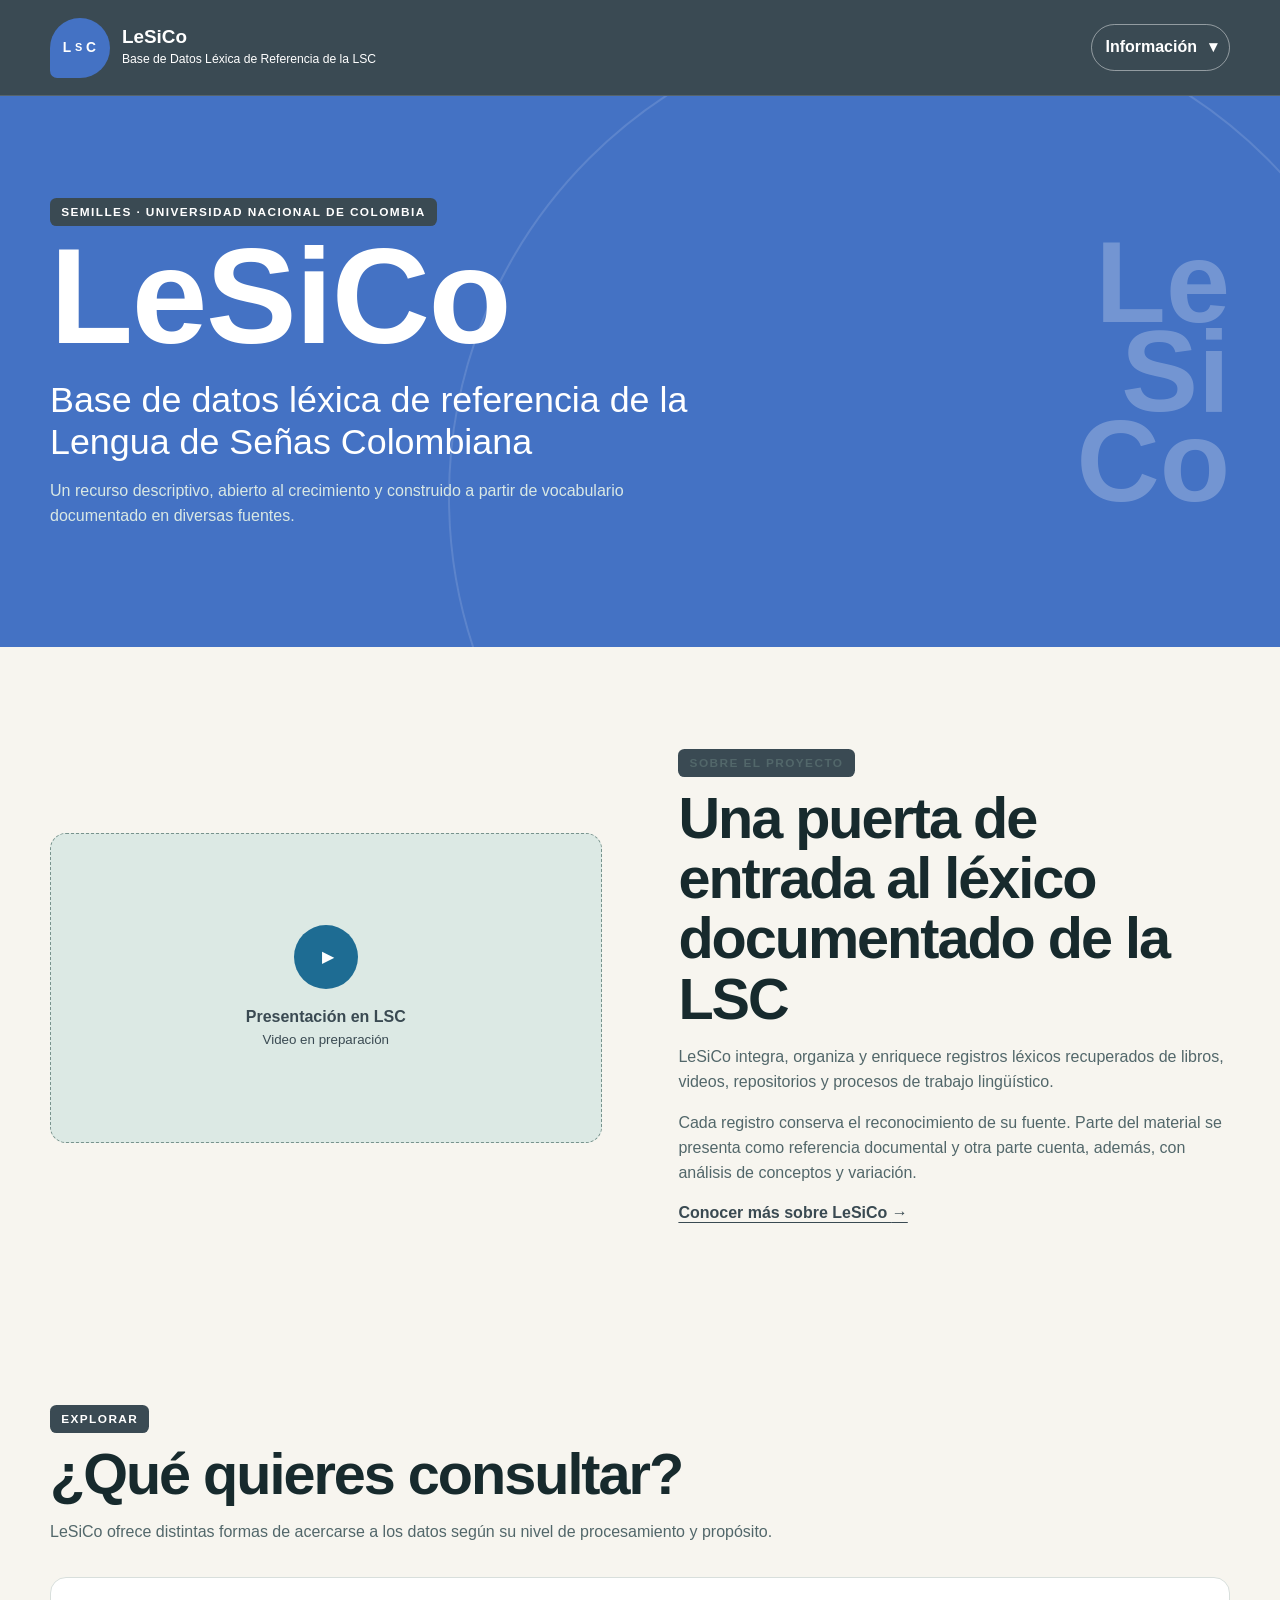
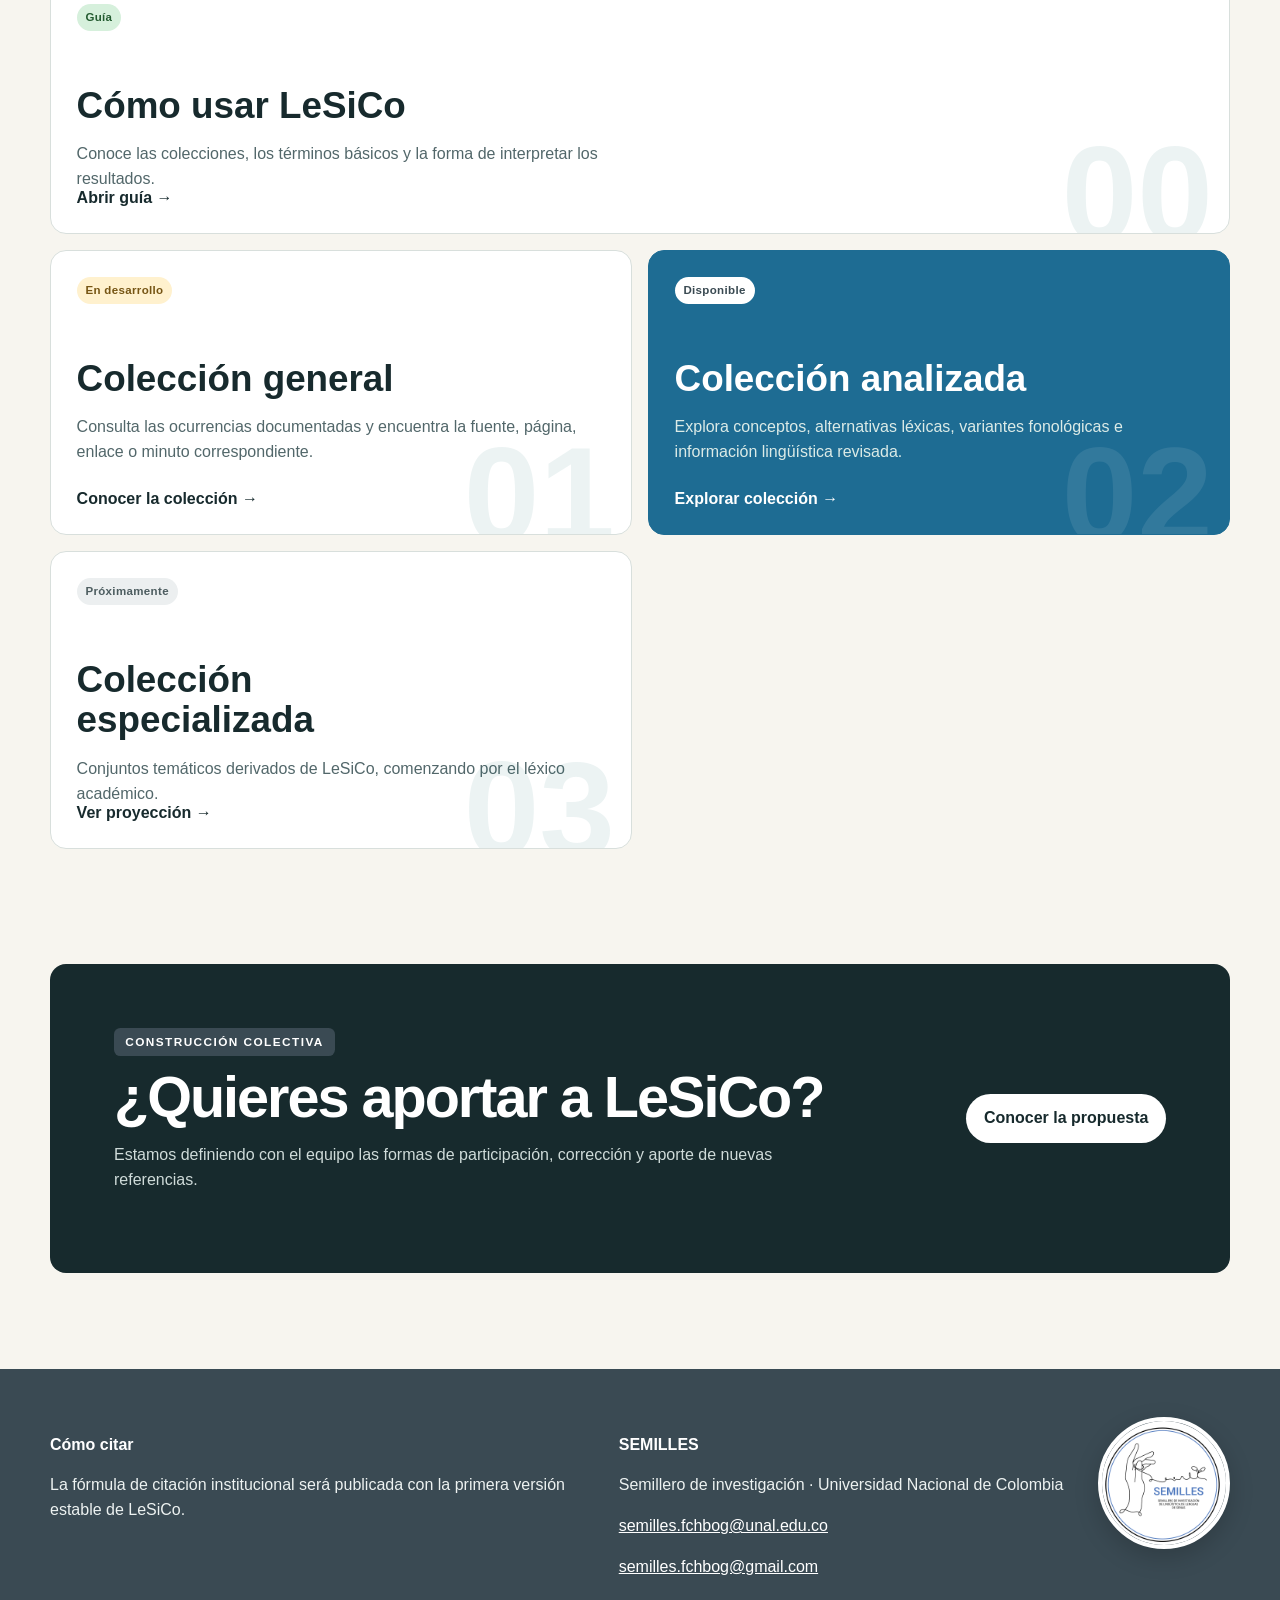
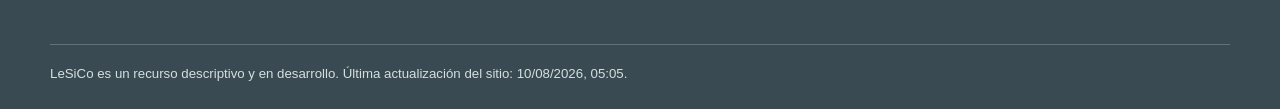
==== commit fa5ee618: "feat: añadir footer institucional a subpáginas" ====
--- a/index.html
+++ b/index.html
@@ -117,7 +117,7 @@
       <p><a href="mailto:semilles.fchbog@gmail.com">semilles.fchbog@gmail.com</a></p>
     </div>
     <img class="footer-logo" src="assets/images/semilles-logo.jpg" alt="SEMILLES, Semillero de Investigación de Lingüística de Lenguas de Señas">
-    <p class="footer-bottom">LeSiCo es un recurso descriptivo y en desarrollo. Última actualización del sitio: <time datetime="2026-08-10T04:25:46-05:00">10/08/2026, 04:25</time>.</p>
+    <p class="footer-bottom">LeSiCo es un recurso descriptivo y en desarrollo. Última actualización del sitio: <time datetime="2026-08-10T05:05:20-05:00">10/08/2026, 05:05</time>.</p>
   </footer>
 </body>
 </html>
